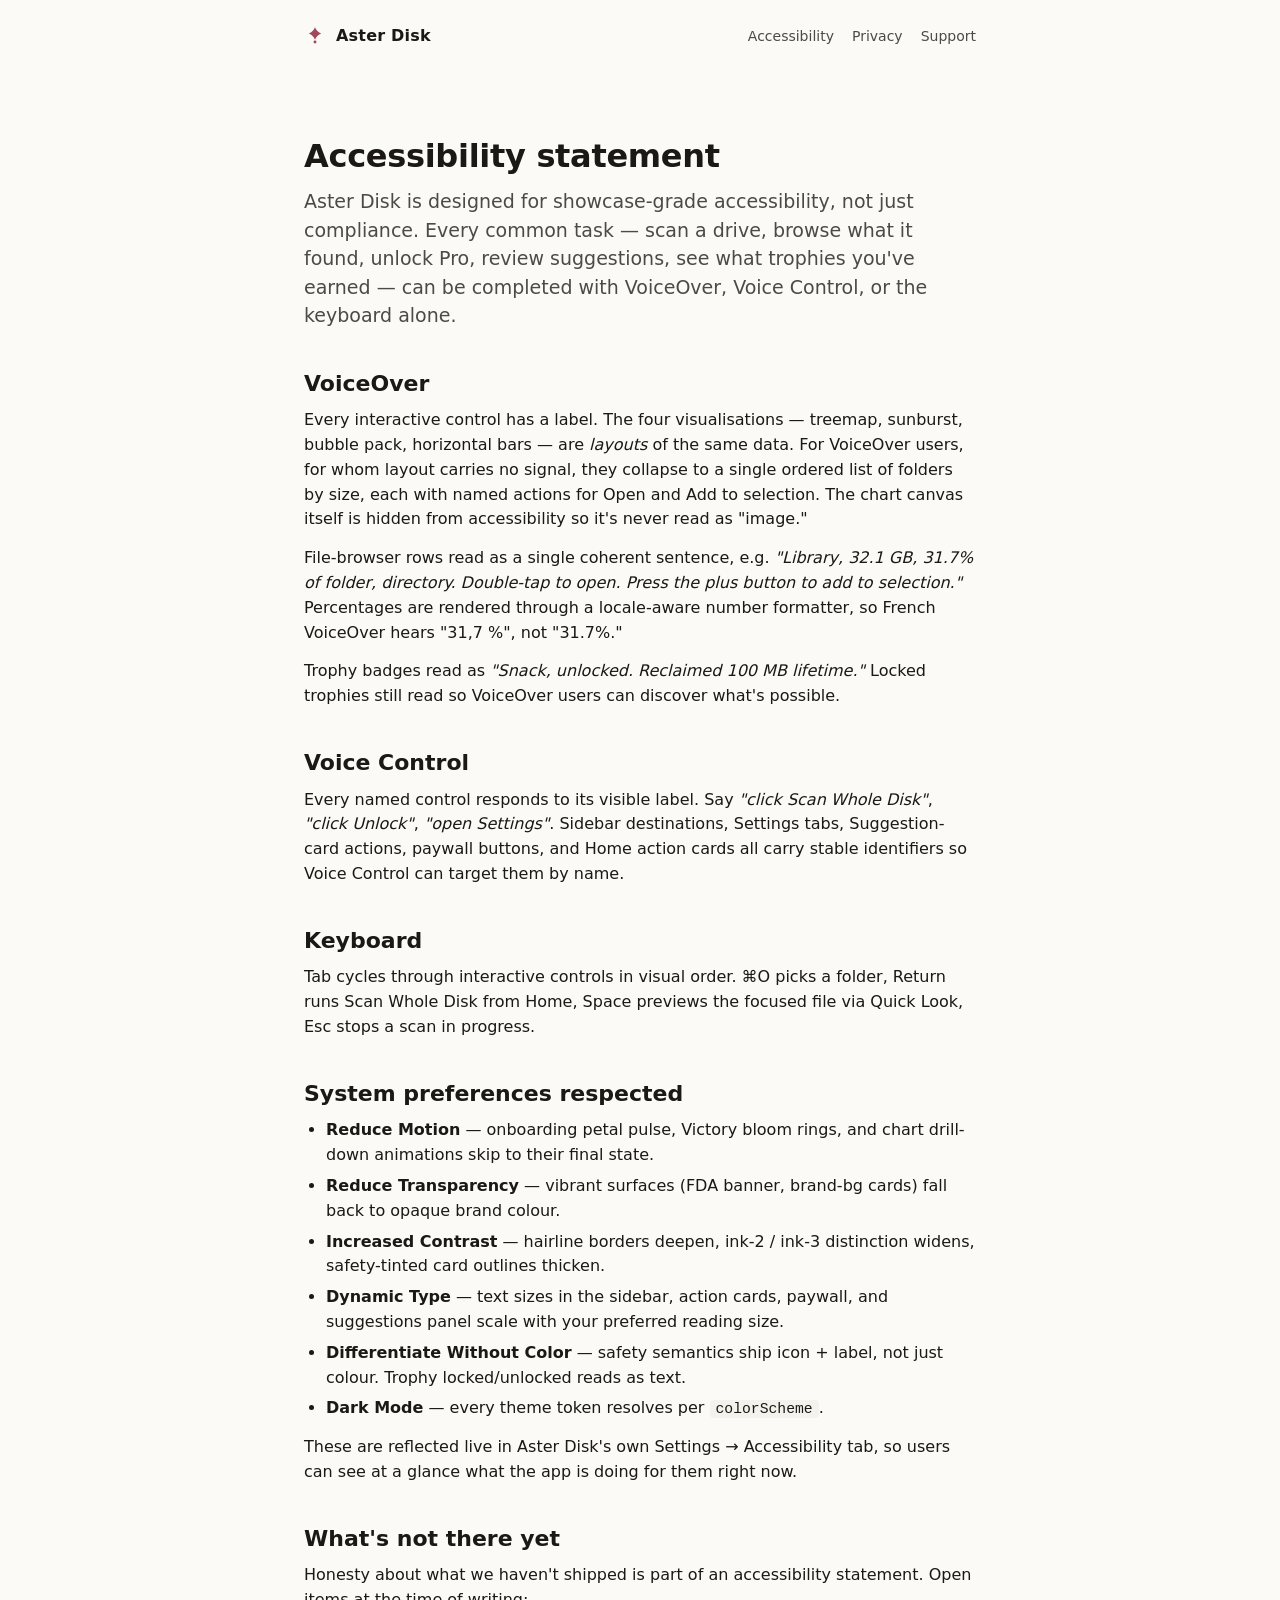
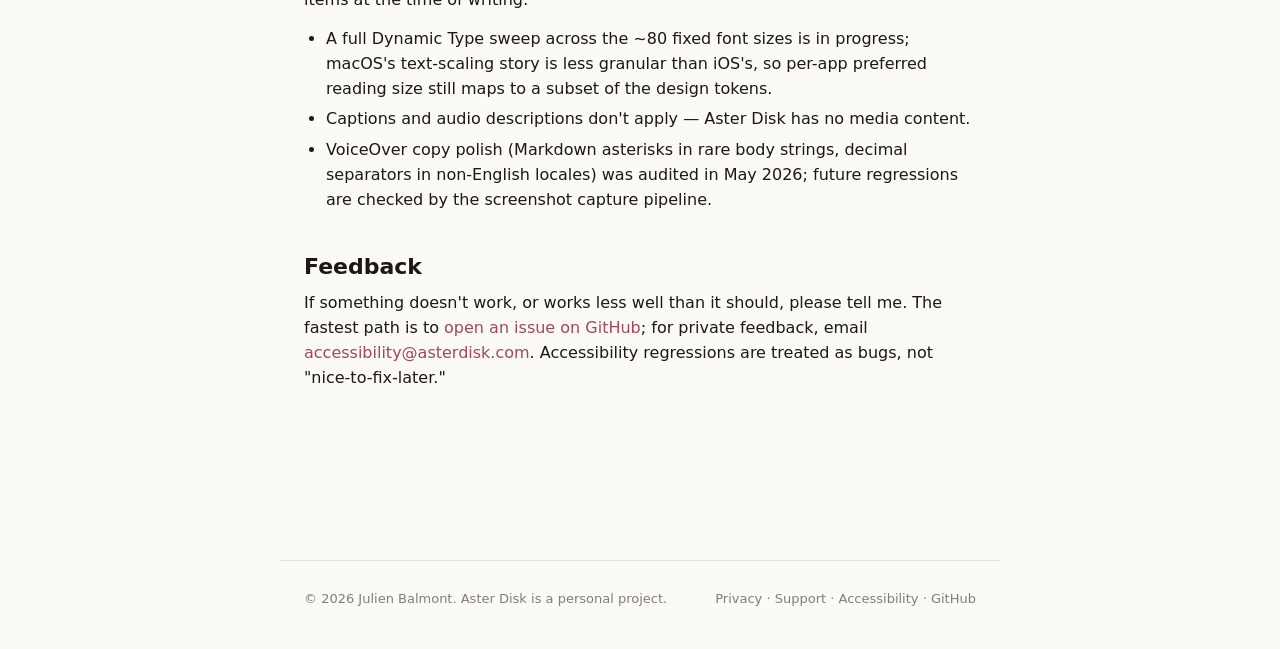
==== accessibility.html @ 770c481d "site: www.asterdisk.com (index, privacy, support, accessibility, 404) First cut of the public market" ====
<!doctype html>
<html lang="en">
<head>
    <meta charset="utf-8">
    <meta name="viewport" content="width=device-width, initial-scale=1">
    <title>Accessibility — Aster Disk</title>
    <meta name="description" content="Aster Disk is built to be navigated with VoiceOver, Voice Control, and the keyboard alone. Every macOS accessibility preference is respected.">
    <meta name="theme-color" content="#a24859" media="(prefers-color-scheme: light)">
    <meta name="theme-color" content="#1a1916" media="(prefers-color-scheme: dark)">
    <link rel="stylesheet" href="/styles.css">
    <link rel="canonical" href="https://www.asterdisk.com/accessibility">
</head>
<body>
<a class="skip" href="#main">Skip to content</a>

<header class="site">
    <a class="brand" href="/" aria-label="Aster Disk home">
        <svg class="mark" viewBox="0 0 24 24" fill="none" aria-hidden="true">
            <path d="M12 2.5c1.1 3.2 3.6 5.7 6.8 6.8-3.2 1.1-5.7 3.6-6.8 6.8-1.1-3.2-3.6-5.7-6.8-6.8C8.4 8.2 10.9 5.7 12 2.5z" fill="currentColor"/>
            <circle cx="12" cy="18.5" r="1.6" fill="currentColor"/>
        </svg>
        Aster Disk
    </a>
    <nav class="top" aria-label="Primary">
        <a href="/accessibility" aria-current="page">Accessibility</a>
        <a href="/privacy">Privacy</a>
        <a href="/support">Support</a>
    </nav>
</header>

<main id="main">
    <h1>Accessibility statement</h1>
    <p class="lead">
        Aster Disk is designed for showcase-grade accessibility, not
        just compliance. Every common task — scan a drive, browse what
        it found, unlock Pro, review suggestions, see what trophies
        you've earned — can be completed with VoiceOver, Voice
        Control, or the keyboard alone.
    </p>

    <h2>VoiceOver</h2>
    <p>
        Every interactive control has a label. The four visualisations
        — treemap, sunburst, bubble pack, horizontal bars — are
        <em>layouts</em> of the same data. For VoiceOver users, for
        whom layout carries no signal, they collapse to a single
        ordered list of folders by size, each with named actions for
        Open and Add to selection. The chart canvas itself is hidden
        from accessibility so it's never read as "image."
    </p>
    <p>
        File-browser rows read as a single coherent sentence, e.g.
        <em>"Library, 32.1 GB, 31.7% of folder, directory. Double-tap to
        open. Press the plus button to add to selection."</em>
        Percentages are rendered through a locale-aware number
        formatter, so French VoiceOver hears "31,7 %", not "31.7%."
    </p>
    <p>
        Trophy badges read as <em>"Snack, unlocked. Reclaimed 100 MB
        lifetime."</em> Locked trophies still read so VoiceOver users
        can discover what's possible.
    </p>

    <h2>Voice Control</h2>
    <p>
        Every named control responds to its visible label. Say
        <em>"click Scan Whole Disk"</em>, <em>"click Unlock"</em>,
        <em>"open Settings"</em>. Sidebar destinations, Settings tabs,
        Suggestion-card actions, paywall buttons, and Home action
        cards all carry stable identifiers so Voice Control can target
        them by name.
    </p>

    <h2>Keyboard</h2>
    <p>
        Tab cycles through interactive controls in visual order.
        ⌘O picks a folder, Return runs Scan Whole Disk from Home,
        Space previews the focused file via Quick Look, Esc stops a
        scan in progress.
    </p>

    <h2>System preferences respected</h2>
    <ul>
        <li><strong>Reduce Motion</strong> — onboarding petal pulse, Victory bloom rings, and chart drill-down animations skip to their final state.</li>
        <li><strong>Reduce Transparency</strong> — vibrant surfaces (FDA banner, brand-bg cards) fall back to opaque brand colour.</li>
        <li><strong>Increased Contrast</strong> — hairline borders deepen, ink-2 / ink-3 distinction widens, safety-tinted card outlines thicken.</li>
        <li><strong>Dynamic Type</strong> — text sizes in the sidebar, action cards, paywall, and suggestions panel scale with your preferred reading size.</li>
        <li><strong>Differentiate Without Color</strong> — safety semantics ship icon + label, not just colour. Trophy locked/unlocked reads as text.</li>
        <li><strong>Dark Mode</strong> — every theme token resolves per <code>colorScheme</code>.</li>
    </ul>
    <p>
        These are reflected live in Aster Disk's own
        Settings → Accessibility tab, so users can see at a glance
        what the app is doing for them right now.
    </p>

    <h2>What's not there yet</h2>
    <p>
        Honesty about what we haven't shipped is part of an
        accessibility statement. Open items at the time of writing:
    </p>
    <ul>
        <li>A full Dynamic Type sweep across the ~80 fixed font sizes is in progress; macOS's text-scaling story is less granular than iOS's, so per-app preferred reading size still maps to a subset of the design tokens.</li>
        <li>Captions and audio descriptions don't apply — Aster Disk has no media content.</li>
        <li>VoiceOver copy polish (Markdown asterisks in rare body strings, decimal separators in non-English locales) was audited in May 2026; future regressions are checked by the screenshot capture pipeline.</li>
    </ul>

    <h2>Feedback</h2>
    <p>
        If something doesn't work, or works less well than it should,
        please tell me. The fastest path is to
        <a href="https://github.com/nerique/aster-public/issues">open an issue on GitHub</a>;
        for private feedback, email
        <a href="mailto:accessibility@asterdisk.com">accessibility@asterdisk.com</a>.
        Accessibility regressions are treated as bugs, not "nice-to-fix-later."
    </p>
</main>

<footer class="site">
    <span>© 2026 Julien Balmont. Aster Disk is a personal project.</span>
    <span>
        <a href="/privacy">Privacy</a> ·
        <a href="/support">Support</a> ·
        <a href="/accessibility">Accessibility</a> ·
        <a href="https://github.com/nerique/aster-public">GitHub</a>
    </span>
</footer>
</body>
</html>
---- styles.css ----
/* Aster Disk — public site stylesheet.
 * Mirrors the app's M13 design tokens (Theme.swift / tokens.css).
 * No JavaScript anywhere on the site; every page renders correctly
 * with just HTML + this stylesheet. */

:root {
    --paper: #fbfaf6;
    --paper-2: #f4f2ec;
    --paper-3: #ece9e1;
    --ink: #1b1815;
    --ink-2: rgba(27, 24, 21, 0.78);
    --ink-3: rgba(27, 24, 21, 0.55);
    --hairline: rgba(0, 0, 0, 0.10);
    --brand: #a24859;
    --brand-bg: #f8e9ec;
    --max-width: 720px;
}

@media (prefers-color-scheme: dark) {
    :root {
        --paper: #1a1916;
        --paper-2: #22201d;
        --paper-3: #2c2926;
        --ink: #f2eee8;
        --ink-2: rgba(242, 238, 232, 0.78);
        --ink-3: rgba(242, 238, 232, 0.55);
        --hairline: rgba(255, 255, 255, 0.10);
        --brand: #e08591;
        --brand-bg: #4d2a30;
    }
}

* { box-sizing: border-box; }

html, body {
    margin: 0;
    padding: 0;
    background: var(--paper);
    color: var(--ink);
    font-family: -apple-system, BlinkMacSystemFont, "SF Pro Text",
                 system-ui, "Segoe UI", Roboto, sans-serif;
    font-size: 16px;
    line-height: 1.55;
    -webkit-font-smoothing: antialiased;
}

main {
    max-width: var(--max-width);
    margin: 0 auto;
    padding: 64px 24px 96px;
}

header.site {
    max-width: var(--max-width);
    margin: 0 auto;
    padding: 24px 24px 0;
    display: flex;
    align-items: center;
    gap: 12px;
}

header.site a.brand {
    color: var(--ink);
    text-decoration: none;
    font-weight: 600;
    letter-spacing: 0.2px;
    display: flex;
    align-items: center;
    gap: 10px;
}

.mark {
    width: 22px;
    height: 22px;
    color: var(--brand);
}

nav.top {
    margin-left: auto;
    display: flex;
    gap: 18px;
    font-size: 14px;
}

nav.top a {
    color: var(--ink-2);
    text-decoration: none;
}

nav.top a:hover, nav.top a:focus { color: var(--brand); }

h1 {
    font-size: 32px;
    line-height: 1.2;
    margin: 24px 0 12px;
    font-weight: 700;
    letter-spacing: -0.3px;
}

h2 {
    font-size: 22px;
    line-height: 1.3;
    margin: 40px 0 10px;
    font-weight: 600;
}

h3 {
    font-size: 17px;
    margin: 28px 0 6px;
    font-weight: 600;
}

p, ul, ol { margin: 0 0 14px; }
ul, ol { padding-left: 22px; }
li { margin: 6px 0; }

a { color: var(--brand); text-decoration: none; }
a:hover, a:focus { text-decoration: underline; }

code, kbd, .mono {
    font-family: "SF Mono", ui-monospace, Menlo, Consolas, monospace;
    font-size: 0.92em;
    background: var(--paper-2);
    padding: 1px 6px;
    border-radius: 4px;
}

.lead {
    font-size: 19px;
    line-height: 1.5;
    color: var(--ink-2);
    margin: 0 0 28px;
}

.hero {
    padding: 56px 0 8px;
    border-bottom: 1px solid var(--hairline);
    margin-bottom: 40px;
}

.cta {
    display: inline-flex;
    align-items: center;
    gap: 8px;
    padding: 12px 22px;
    border-radius: 999px;
    background: var(--brand);
    color: var(--paper);
    font-weight: 600;
    text-decoration: none;
    margin-top: 12px;
}
.cta:hover { text-decoration: none; opacity: 0.92; }

.cta.secondary {
    background: transparent;
    color: var(--brand);
    border: 1px solid var(--brand);
}

.features {
    display: grid;
    grid-template-columns: 1fr 1fr;
    gap: 14px 24px;
    margin: 16px 0 40px;
}

@media (max-width: 540px) {
    .features { grid-template-columns: 1fr; }
    main { padding: 32px 20px 64px; }
    h1 { font-size: 26px; }
}

.feature {
    padding: 14px 16px;
    background: var(--paper-2);
    border-radius: 10px;
}

.feature h3 { margin: 0 0 4px; font-size: 15px; }
.feature p { margin: 0; font-size: 14px; color: var(--ink-2); }

.callout {
    padding: 14px 16px;
    background: var(--brand-bg);
    border-radius: 10px;
    margin: 24px 0;
    font-size: 15px;
}

footer.site {
    max-width: var(--max-width);
    margin: 60px auto 0;
    padding: 28px 24px 40px;
    border-top: 1px solid var(--hairline);
    color: var(--ink-3);
    font-size: 13px;
    display: flex;
    flex-wrap: wrap;
    gap: 16px;
    justify-content: space-between;
}

footer.site a { color: var(--ink-3); }
footer.site a:hover, footer.site a:focus { color: var(--brand); }

/* Skip-to-content link — visible on focus only, for keyboard users. */
.skip {
    position: absolute;
    left: -9999px;
    top: 0;
}
.skip:focus {
    left: 12px;
    top: 12px;
    z-index: 100;
    background: var(--brand);
    color: var(--paper);
    padding: 8px 14px;
    border-radius: 6px;
}
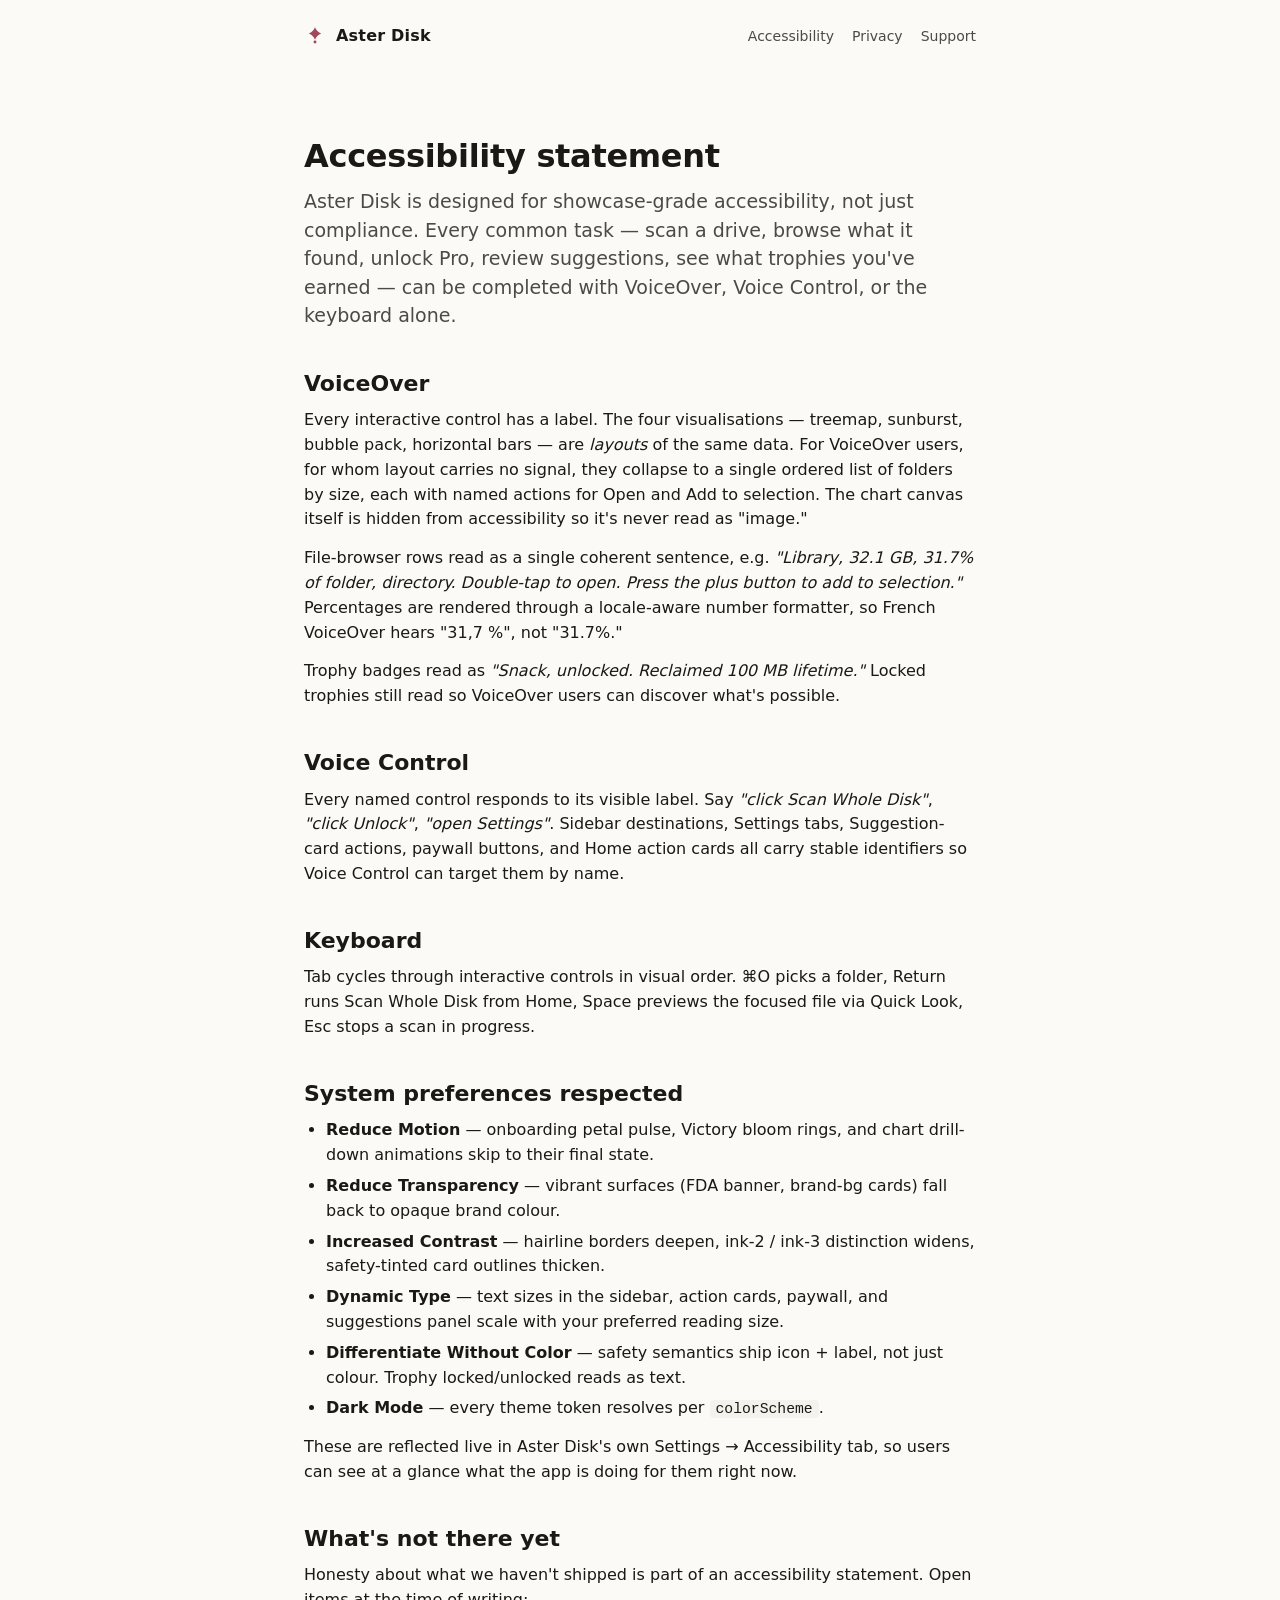
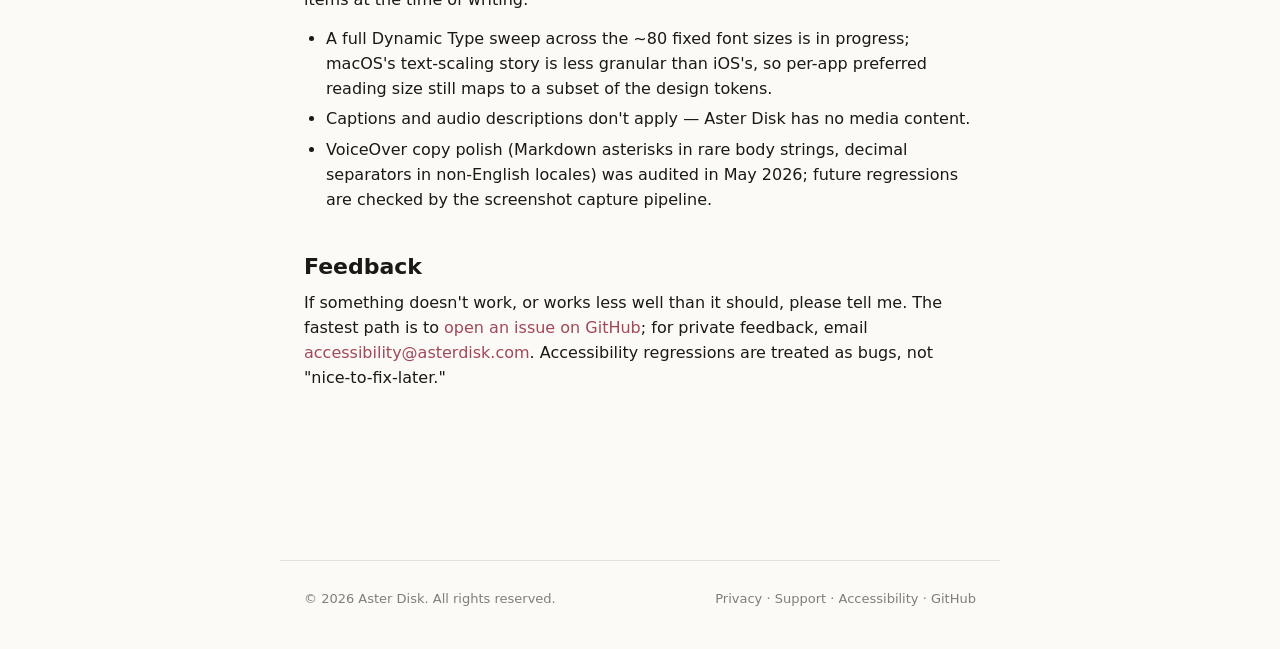
==== commit 458104f6: "site: drop personal name from copyright + privacy signoff Footer now reads "© 2026 Aster Disk. All r" ====
--- a/accessibility.html
+++ b/accessibility.html
@@ -117,7 +117,7 @@
 </main>
 
 <footer class="site">
-    <span>© 2026 Julien Balmont. Aster Disk is a personal project.</span>
+    <span>© 2026 Aster Disk. All rights reserved.</span>
     <span>
         <a href="/privacy">Privacy</a> ·
         <a href="/support">Support</a> ·
